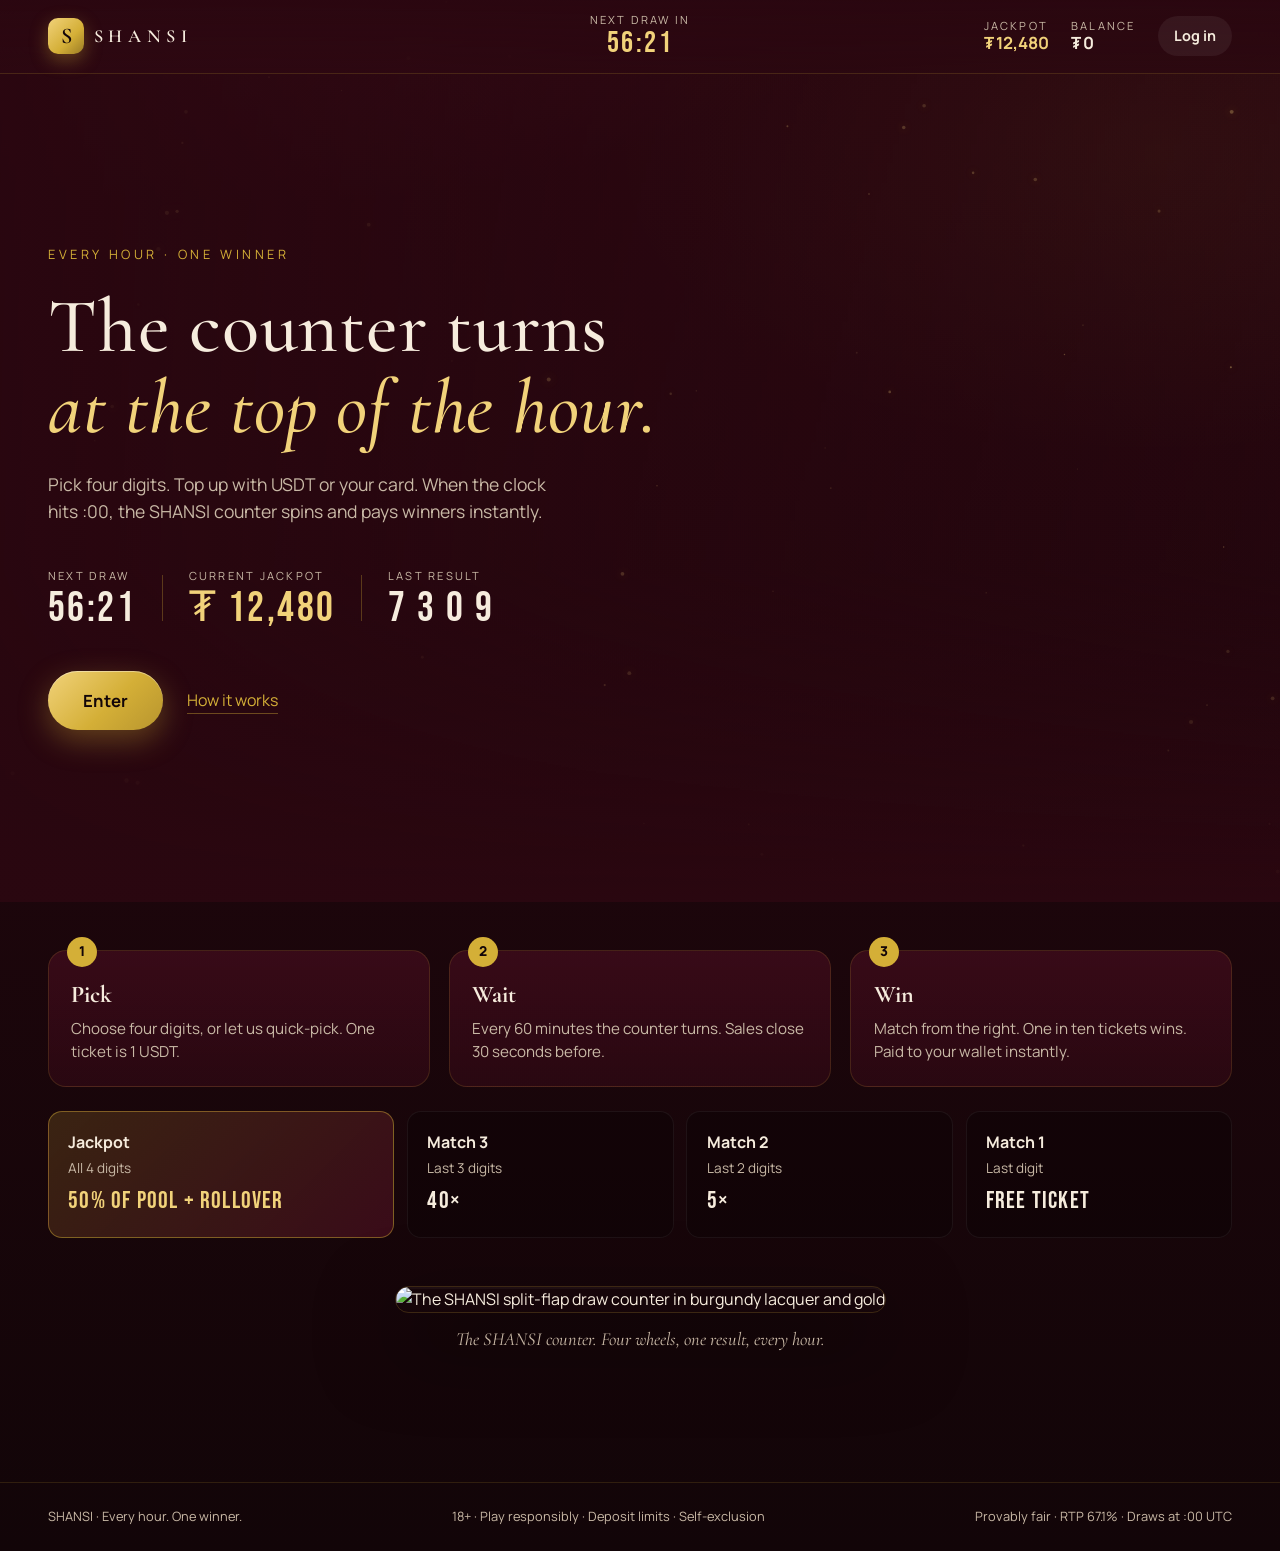
==== shansi/site/index.html @ 13740185 "feat(shansi): business plan, burgundy site design, and Caffeine build spec - BUSINESS_PLAN.md: hourl" ====
<!DOCTYPE html>
<html lang="en">
<head>
  <meta charset="UTF-8" />
  <meta name="viewport" content="width=device-width, initial-scale=1.0" />
  <title>SHANSI — Every hour. One winner.</title>
  <meta name="description" content="SHANSI is an hourly game of chance. Pick four digits, top up with USDT or card, and watch the counter turn at the top of every hour." />
  <link rel="preconnect" href="https://fonts.googleapis.com" />
  <link rel="preconnect" href="https://fonts.gstatic.com" crossorigin />
  <link href="https://fonts.googleapis.com/css2?family=Bebas+Neue&family=Cormorant+Garamond:ital,wght@0,400;0,500;0,600;1,400&family=Manrope:wght@400;500;600;700&display=swap" rel="stylesheet" />
  <link rel="stylesheet" href="styles.css" />
</head>
<body data-view="landing">

<!-- ambient gold particles -->
<canvas id="particles" aria-hidden="true"></canvas>

<!-- ─── Top bar (persistent) ─────────────────────────────────────────────── -->
<header class="topbar">
  <a href="#" class="brand" data-go="landing" aria-label="SHANSI home">
    <span class="brand-mark">S</span>
    <span class="brand-word">SHANSI</span>
  </a>

  <div class="topbar-center">
    <span class="label">Next draw in</span>
    <span class="countdown" id="countdown">59:59</span>
  </div>

  <div class="topbar-right">
    <div class="stat">
      <span class="label">Jackpot</span>
      <span class="value gold" id="jackpot-top">₮ 12,480</span>
    </div>
    <div class="stat" id="balance-stat" hidden>
      <span class="label">Balance</span>
      <span class="value" id="balance-top">₮ 0.00</span>
    </div>
    <button class="btn btn-ghost btn-sm" id="auth-btn" data-go="login">Log in</button>
  </div>
</header>

<!-- ─── VIEW · Landing ───────────────────────────────────────────────────── -->
<main>
<section class="view view-landing" data-view="landing">
  <div class="hero">
    <div class="hero-media" aria-hidden="true">
      <video id="hero-video" class="hero-video" autoplay muted loop playsinline poster="https://d8j0ntlcm91z4.cloudfront.net/user_3F1VtchxdxeZzONSsRIyI88MO2d/hf_20260922_105831_9765a37d-e810-448b-9812-d6709835af68.png">
        <source src="" type="video/mp4" />
      </video>
      <div class="hero-vignette"></div>
    </div>

    <div class="hero-content">
      <p class="eyebrow">Every hour · One winner</p>
      <h1 class="display">The counter turns<br><em>at the top of the hour.</em></h1>
      <p class="lede">Pick four digits. Top up with USDT or your card. When the clock hits :00, the SHANSI counter spins and pays winners instantly.</p>

      <div class="hero-stats">
        <div class="hero-stat">
          <span class="label">Next draw</span>
          <span class="big" id="countdown-hero">59:59</span>
        </div>
        <div class="hero-stat divider"></div>
        <div class="hero-stat">
          <span class="label">Current jackpot</span>
          <span class="big gold" id="jackpot-hero">₮ 12,480</span>
        </div>
        <div class="hero-stat divider"></div>
        <div class="hero-stat">
          <span class="label">Last result</span>
          <span class="big mono" id="last-result">7 3 0 9</span>
        </div>
      </div>

      <div class="hero-actions">
        <button class="btn btn-gold btn-lg" data-go="login">Enter</button>
        <a class="link" href="#how">How it works</a>
      </div>
    </div>
  </div>

  <div class="how" id="how">
    <div class="how-step">
      <span class="how-num">1</span>
      <h3>Pick</h3>
      <p>Choose four digits, or let us quick-pick. One ticket is 1 USDT.</p>
    </div>
    <div class="how-step">
      <span class="how-num">2</span>
      <h3>Wait</h3>
      <p>Every 60 minutes the counter turns. Sales close 30 seconds before.</p>
    </div>
    <div class="how-step">
      <span class="how-num">3</span>
      <h3>Win</h3>
      <p>Match from the right. One in ten tickets wins. Paid to your wallet instantly.</p>
    </div>
  </div>

  <div class="tiers">
    <div class="tier tier-jackpot">
      <span class="tier-name">Jackpot</span>
      <span class="tier-cond">All 4 digits</span>
      <span class="tier-prize gold">50% of pool + rollover</span>
    </div>
    <div class="tier"><span class="tier-name">Match 3</span><span class="tier-cond">Last 3 digits</span><span class="tier-prize">40×</span></div>
    <div class="tier"><span class="tier-name">Match 2</span><span class="tier-cond">Last 2 digits</span><span class="tier-prize">5×</span></div>
    <div class="tier"><span class="tier-name">Match 1</span><span class="tier-cond">Last digit</span><span class="tier-prize">Free ticket</span></div>
  </div>

  <figure class="showcase">
    <img src="https://d8j0ntlcm91z4.cloudfront.net/user_3F1VtchxdxeZzONSsRIyI88MO2d/hf_20260922_105829_038dcdb5-68a3-406c-a641-4b9227b9c086.png" alt="The SHANSI split-flap draw counter in burgundy lacquer and gold" loading="lazy" />
    <figcaption>The SHANSI counter. Four wheels, one result, every hour.</figcaption>
  </figure>
</section>

<!-- ─── VIEW · Login ─────────────────────────────────────────────────────── -->
<section class="view view-login" data-view="login">
  <div class="card card-narrow">
    <img class="card-art" src="https://d8j0ntlcm91z4.cloudfront.net/user_3F1VtchxdxeZzONSsRIyI88MO2d/hf_20260922_105829_cebc3355-9066-4dfe-837f-8b8eb6a1936e.png" alt="" aria-hidden="true" />
    <h2 class="display">Welcome to SHANSI</h2>
    <p class="muted">Two ways in. Nothing else to fill.</p>

    <form class="stack" id="email-form">
      <label class="field">
        <span>Email</span>
        <input type="email" id="email" placeholder="you@example.com" autocomplete="email" required />
      </label>
      <button class="btn btn-gold" type="submit">Continue with email</button>
    </form>

    <div class="or"><span>or</span></div>

    <button class="btn btn-outline" id="ii-btn">
      <span class="ii-mark">∞</span> Continue with Internet Identity
    </button>

    <p class="fine">18+ only. By continuing you accept the game rules and confirm you are in a permitted jurisdiction.</p>
  </div>
</section>

<!-- ─── VIEW · Wallet ────────────────────────────────────────────────────── -->
<section class="view view-wallet" data-view="wallet">
  <div class="two-col">
    <div class="card wallet-card">
      <img class="wallet-art" src="https://d8j0ntlcm91z4.cloudfront.net/user_3F1VtchxdxeZzONSsRIyI88MO2d/hf_20260922_105829_e3965a3c-b588-48f6-85b4-87683cf26849.png" alt="" aria-hidden="true" />
      <span class="label">Your balance</span>
      <span class="balance" id="balance-wallet">₮ 0.00</span>
      <span class="muted small" id="wallet-user">Signed in</span>
      <div class="row gap">
        <button class="btn btn-ghost btn-sm" id="withdraw-btn">Withdraw</button>
        <button class="btn btn-gold btn-sm" data-go="pick">Play →</button>
      </div>
    </div>

    <div class="card">
      <h2 class="display">Top up</h2>
      <p class="muted">Choose a method and an amount. Funds land instantly.</p>

      <div class="methods" role="radiogroup" aria-label="Payment method">
        <button class="method is-active" data-method="USDT" role="radio" aria-checked="true">
          <span class="method-icon">₮</span><span>USDT</span><small>TRC-20 · ERC-20 · ICP</small>
        </button>
        <button class="method" data-method="Visa" role="radio" aria-checked="false">
          <span class="method-icon">VISA</span><span>Visa</span><small>via secure on-ramp</small>
        </button>
        <button class="method" data-method="Mastercard" role="radio" aria-checked="false">
          <span class="method-icon mc"><i></i><i></i></span><span>Mastercard</span><small>via secure on-ramp</small>
        </button>
      </div>

      <div class="amounts" role="radiogroup" aria-label="Amount">
        <button class="chip" data-amt="10">10</button>
        <button class="chip is-active" data-amt="25">25</button>
        <button class="chip" data-amt="50">50</button>
        <button class="chip" data-amt="100">100</button>
      </div>

      <button class="btn btn-gold btn-lg" id="topup-btn">Top up ₮ 25 with USDT</button>
      <p class="fine">Default daily deposit limit 100 USDT. Adjust in settings with a 24-hour cool-down.</p>
    </div>
  </div>
</section>

<!-- ─── VIEW · Pick ──────────────────────────────────────────────────────── -->
<section class="view view-pick" data-view="pick">
  <div class="two-col">
    <div class="card">
      <h2 class="display">Pick your four digits</h2>
      <p class="muted">Scroll each wheel, or tap Quick pick.</p>

      <div class="dials" id="dials">
        <div class="dial" data-i="0"><button class="dial-btn up" aria-label="up">▲</button><div class="dial-win"><div class="dial-strip"></div></div><button class="dial-btn down" aria-label="down">▼</button></div>
        <div class="dial" data-i="1"><button class="dial-btn up" aria-label="up">▲</button><div class="dial-win"><div class="dial-strip"></div></div><button class="dial-btn down" aria-label="down">▼</button></div>
        <div class="dial" data-i="2"><button class="dial-btn up" aria-label="up">▲</button><div class="dial-win"><div class="dial-strip"></div></div><button class="dial-btn down" aria-label="down">▼</button></div>
        <div class="dial" data-i="3"><button class="dial-btn up" aria-label="up">▲</button><div class="dial-win"><div class="dial-strip"></div></div><button class="dial-btn down" aria-label="down">▼</button></div>
      </div>

      <div class="row gap wrap">
        <button class="btn btn-outline" id="quick-btn">✦ Quick pick</button>
        <div class="stepper" aria-label="Number of tickets">
          <button id="qty-minus" aria-label="fewer">−</button>
          <span id="qty">1</span>
          <button id="qty-plus" aria-label="more">+</button>
        </div>
        <span class="muted">tickets · <strong id="cost">₮ 1</strong></span>
      </div>

      <button class="btn btn-gold btn-lg" id="place-btn">Place ticket</button>
      <p class="fine" id="pick-msg">Sales close 30 seconds before the draw.</p>
    </div>

    <div class="card">
      <h3 class="display">Your tickets for this draw</h3>
      <ul class="tickets" id="tickets"><li class="muted">No tickets yet.</li></ul>
      <div class="pool">
        <div><span class="label">Tickets in pool</span><span class="value" id="pool-tickets">2,418</span></div>
        <div><span class="label">Jackpot</span><span class="value gold" id="jackpot-pick">₮ 12,480</span></div>
      </div>
      <button class="btn btn-outline" data-go="draw">Go to the counter →</button>
    </div>
  </div>
</section>

<!-- ─── VIEW · Draw ──────────────────────────────────────────────────────── -->
<section class="view view-draw" data-view="draw">
  <div class="draw-stage">
    <p class="eyebrow" id="draw-status">The counter turns in <span id="countdown-draw">59:59</span></p>

    <div class="counter" id="counter" aria-live="polite" aria-label="Draw counter">
      <div class="wheel" data-i="0"><div class="reel"></div><div class="wheel-gloss"></div></div>
      <div class="wheel" data-i="1"><div class="reel"></div><div class="wheel-gloss"></div></div>
      <div class="wheel" data-i="2"><div class="reel"></div><div class="wheel-gloss"></div></div>
      <div class="wheel" data-i="3"><div class="reel"></div><div class="wheel-gloss"></div></div>
    </div>

    <div class="draw-meta">
      <div><span class="label">Jackpot</span><span class="value gold" id="jackpot-draw">₮ 12,480</span></div>
      <div><span class="label">Your tickets</span><span class="value" id="my-count">0</span></div>
      <div><span class="label">Provably fair</span><span class="value mono small" id="commit">sha256 · a91f…c3e</span></div>
    </div>

    <div class="row gap center">
      <button class="btn btn-gold btn-lg" id="spin-btn">▶ Demo: turn the counter now</button>
      <button class="btn btn-ghost" data-go="pick">← Change numbers</button>
    </div>
  </div>


  <ul class="winners" id="winners" aria-label="Recent winners">
    <li><span class="mono">0-3-0-9</span> · Match 3 · <span class="gold">₮ 40</span></li>
    <li><span class="mono">7-3-0-9</span> · Jackpot · <span class="gold">₮ 9,120</span></li>
    <li><span class="mono">4-4-0-9</span> · Match 2 · <span class="gold">₮ 5</span></li>
  </ul>
</section>
</main>

  <div class="result" id="result" hidden>
    <canvas id="confetti"></canvas>
    <div class="result-card">
      <p class="eyebrow" id="result-eyebrow">Result</p>
      <h2 class="display" id="result-title">7 3 0 9</h2>
      <p class="lede" id="result-text"></p>
      <button class="btn btn-gold" id="result-btn">Play the next draw</button>
    </div>
  </div>

<!-- ─── Footer ───────────────────────────────────────────────────────────── -->
<footer class="foot">
  <span>SHANSI · Every hour. One winner.</span>
  <span>18+ · Play responsibly · Deposit limits · Self-exclusion</span>
  <span>Provably fair · RTP 67.1% · Draws at :00 UTC</span>
</footer>

<div class="toast" id="toast" role="status"></div>

<script src="app.js"></script>
</body>
</html>
---- shansi/site/styles.css ----
/* ─── SHANSI · Design system ───────────────────────────────────────────────
   Palette: burgundy family + gold + cream. One flow, one decision per screen.
   ------------------------------------------------------------------------ */
*, *::before, *::after { box-sizing: border-box; margin: 0; padding: 0; }

:root {
  --bg-900: #2A0710;
  --bg-800: #3A0A18;
  --bg-700: #4A0E1E;
  --bg-500: #6E1530;
  --wine-400: #8C2A45;
  --rose-300: #C9506F;
  --gold: #D4AF37;
  --gold-light: #F1D27A;
  --gold-dim: #9A7B25;
  --cream: #F6ECDD;
  --cream-dim: #C9B9A6;
  --ink: #120508;
  --font-display: 'Cormorant Garamond', 'Georgia', serif;
  --font-ui: 'Manrope', 'Helvetica Neue', Arial, sans-serif;
  --font-digits: 'Bebas Neue', 'Oswald', Impact, sans-serif;
  --ease-out: cubic-bezier(0.16, 1, 0.3, 1);
  --ease-snap: cubic-bezier(0.2, 0.9, 0.25, 1.15);
  --radius: 18px;
  --shadow: 0 30px 80px rgba(0,0,0,.55), 0 2px 0 rgba(255,255,255,.04) inset;
  --gutter: clamp(16px, 4vw, 48px);
}

html { background: var(--bg-900); }
body {
  min-height: 100vh;
  background:
    radial-gradient(1200px 600px at 20% -10%, rgba(140,42,69,.35), transparent 60%),
    radial-gradient(900px 500px at 90% 10%, rgba(212,175,55,.08), transparent 60%),
    linear-gradient(180deg, var(--bg-900) 0%, var(--ink) 100%);
  color: var(--cream);
  font-family: var(--font-ui);
  font-size: 16px;
  line-height: 1.55;
  overflow-x: hidden;
  -webkit-font-smoothing: antialiased;
}

#particles { position: fixed; inset: 0; z-index: 0; pointer-events: none; opacity: .8; }
main { position: relative; z-index: 1; padding: 0 var(--gutter) 6rem; }

/* ─── Typography ─────────────────────────────────────────────────────────── */
.display { font-family: var(--font-display); font-weight: 500; letter-spacing: .01em; line-height: 1.05; }
h1.display { font-size: clamp(2.6rem, 6vw, 5.2rem); }
h2.display { font-size: clamp(1.8rem, 3.5vw, 2.6rem); margin-bottom: .35rem; }
h3.display { font-size: 1.5rem; margin-bottom: .5rem; }
.display em { font-style: italic; color: var(--gold-light); }
.eyebrow { font-size: .8rem; letter-spacing: .28em; text-transform: uppercase; color: var(--gold); }
.lede { font-size: 1.1rem; color: var(--cream-dim); max-width: 46ch; }
.label { font-size: .7rem; letter-spacing: .2em; text-transform: uppercase; color: var(--cream-dim); }
.value { font-weight: 700; font-size: 1.05rem; }
.gold { color: var(--gold-light); }
.muted { color: var(--cream-dim); }
.small { font-size: .85rem; }
.mono { font-family: var(--font-digits); letter-spacing: .12em; font-size: 1.3em; }
.fine { font-size: .78rem; color: var(--cream-dim); opacity: .8; margin-top: .75rem; }
.link { color: var(--gold); text-decoration: none; border-bottom: 1px solid rgba(212,175,55,.4); }
.link:hover { border-color: var(--gold-light); }

/* ─── Top bar ────────────────────────────────────────────────────────────── */
.topbar {
  position: sticky; top: 0; z-index: 20;
  display: grid; grid-template-columns: 1fr auto 1fr; align-items: center; gap: 1rem;
  padding: .9rem var(--gutter);
  background: linear-gradient(180deg, rgba(42,7,16,.95), rgba(42,7,16,.75));
  backdrop-filter: blur(14px);
  border-bottom: 1px solid rgba(212,175,55,.18);
}
.brand { display: inline-flex; align-items: center; gap: .6rem; text-decoration: none; color: var(--cream); }
.brand-mark {
  display: grid; place-items: center; width: 36px; height: 36px; border-radius: 10px;
  font-family: var(--font-display); font-weight: 600; font-size: 1.4rem; color: var(--ink);
  background: linear-gradient(135deg, var(--gold-light), var(--gold) 60%, var(--gold-dim));
  box-shadow: 0 6px 18px rgba(212,175,55,.35);
}
.brand-word { font-family: var(--font-display); font-weight: 600; letter-spacing: .32em; font-size: 1.15rem; }
.topbar-center { display: flex; flex-direction: column; align-items: center; line-height: 1; }
.countdown { font-family: var(--font-digits); font-size: 1.9rem; letter-spacing: .08em; color: var(--gold-light); margin-top: .15rem; }
.topbar-right { display: flex; justify-content: flex-end; align-items: center; gap: 1.4rem; }
.stat { display: flex; flex-direction: column; line-height: 1.15; }

/* ─── Buttons ────────────────────────────────────────────────────────────── */
.btn {
  appearance: none; border: 0; cursor: pointer; font: inherit; font-weight: 700;
  padding: .85rem 1.5rem; border-radius: 999px; color: var(--cream);
  background: var(--bg-500); transition: transform .25s var(--ease-out), box-shadow .25s, background .25s, filter .25s;
  display: inline-flex; align-items: center; justify-content: center; gap: .5rem; white-space: nowrap;
}
.btn:hover { transform: translateY(-2px); }
.btn:active { transform: translateY(0) scale(.98); }
.btn-lg { padding: 1.05rem 2.2rem; font-size: 1.05rem; }
.btn-sm { padding: .55rem 1rem; font-size: .9rem; }
.btn-gold {
  color: var(--ink);
  background: linear-gradient(135deg, var(--gold-light) 0%, var(--gold) 55%, #B8952E 100%);
  box-shadow: 0 10px 30px rgba(212,175,55,.35), 0 1px 0 rgba(255,255,255,.4) inset;
}
.btn-gold:hover { box-shadow: 0 16px 40px rgba(212,175,55,.5); filter: brightness(1.05); }
.btn-outline { background: transparent; border: 1px solid rgba(212,175,55,.55); color: var(--gold-light); }
.btn-outline:hover { background: rgba(212,175,55,.08); }
.btn-ghost { background: rgba(255,255,255,.06); }
.btn-ghost:hover { background: rgba(255,255,255,.12); }
.btn[disabled] { opacity: .5; cursor: not-allowed; transform: none; }

/* ─── Views / transitions ────────────────────────────────────────────────── */
.view { display: none; animation: rise .6s var(--ease-out) both; }
body[data-view="landing"] .view-landing,
body[data-view="login"]   .view-login,
body[data-view="wallet"]  .view-wallet,
body[data-view="pick"]    .view-pick,
body[data-view="draw"]    .view-draw { display: block; }
@keyframes rise { from { opacity: 0; transform: translateY(18px); } to { opacity: 1; transform: none; } }

/* ─── Hero ───────────────────────────────────────────────────────────────── */
.hero {
  position: relative; min-height: calc(100vh - 72px); display: grid; align-items: center;
  margin: 0 calc(-1 * var(--gutter)); padding: 4rem var(--gutter);
  overflow: hidden;
}
.hero-media { position: absolute; inset: 0; z-index: 0; }
.hero-video { width: 100%; height: 100%; object-fit: cover; opacity: .55; transform: scale(1.04); animation: drift 24s ease-in-out infinite alternate; }
@keyframes drift { from { transform: scale(1.04) translate(0,0); } to { transform: scale(1.1) translate(-1.5%, 1%); } }
.hero-vignette { position: absolute; inset: 0; background:
  linear-gradient(90deg, rgba(42,7,16,.92) 0%, rgba(42,7,16,.55) 45%, rgba(42,7,16,.2) 100%),
  linear-gradient(180deg, rgba(42,7,16,.2) 0%, rgba(42,7,16,.1) 60%, var(--bg-900) 100%); }
.hero-content { position: relative; z-index: 1; max-width: 760px; display: grid; gap: 1.4rem; }
.hero-stats { display: flex; align-items: center; gap: 1.6rem; padding: 1.2rem 0; }
.hero-stat { display: flex; flex-direction: column; gap: .2rem; }
.hero-stat .big { font-family: var(--font-digits); font-size: 2.6rem; letter-spacing: .06em; line-height: 1; }
.hero-stat.divider { width: 1px; height: 46px; background: rgba(212,175,55,.3); }
.hero-actions { display: flex; align-items: center; gap: 1.5rem; }

.how { display: grid; grid-template-columns: repeat(3, 1fr); gap: 1.2rem; margin: 3rem 0 1.5rem; }
.how-step { position: relative; padding: 1.6rem 1.4rem 1.4rem; border-radius: var(--radius);
  background: linear-gradient(180deg, rgba(110,21,48,.35), rgba(58,10,24,.5)); border: 1px solid rgba(212,175,55,.16); }
.how-num { position: absolute; top: -14px; left: 18px; width: 30px; height: 30px; border-radius: 50%; display: grid; place-items: center;
  background: var(--gold); color: var(--ink); font-weight: 800; font-size: .85rem; }
.how-step h3 { font-family: var(--font-display); font-size: 1.5rem; margin-bottom: .2rem; }
.how-step p { color: var(--cream-dim); font-size: .95rem; }

.tiers { display: grid; grid-template-columns: 1.3fr 1fr 1fr 1fr; gap: .8rem; margin-bottom: 3rem; }
.tier { display: grid; gap: .2rem; padding: 1.1rem 1.2rem; border-radius: 14px; background: rgba(0,0,0,.25); border: 1px solid rgba(255,255,255,.06); }
.tier-jackpot { background: linear-gradient(135deg, rgba(212,175,55,.18), rgba(110,21,48,.4)); border-color: rgba(212,175,55,.45); }
.tier-name { font-weight: 700; }
.tier-cond { font-size: .85rem; color: var(--cream-dim); }
.tier-prize { font-family: var(--font-digits); font-size: 1.5rem; letter-spacing: .05em; }

.showcase { margin: 0 auto 2rem; max-width: 1100px; text-align: center; }
.showcase img { width: 100%; border-radius: var(--radius); box-shadow: var(--shadow); border: 1px solid rgba(212,175,55,.2); }
.showcase figcaption { margin-top: .8rem; color: var(--cream-dim); font-family: var(--font-display); font-size: 1.15rem; font-style: italic; }

/* ─── Cards / forms ──────────────────────────────────────────────────────── */
.card {
  position: relative; padding: 2rem; border-radius: var(--radius);
  background: linear-gradient(180deg, rgba(74,14,30,.7), rgba(42,7,16,.85));
  border: 1px solid rgba(212,175,55,.2); box-shadow: var(--shadow); display: grid; gap: 1rem; align-content: start;
}
.card-narrow { max-width: 480px; margin: 5rem auto; text-align: center; }
.card-art { width: 120px; height: 120px; object-fit: cover; border-radius: 50%; margin: 0 auto; border: 2px solid rgba(212,175,55,.5); box-shadow: 0 0 40px rgba(212,175,55,.25); }
.two-col { display: grid; grid-template-columns: 1fr 1.2fr; gap: 1.5rem; margin: 3rem auto; max-width: 1100px; }
.stack { display: grid; gap: .8rem; }
.field { display: grid; gap: .35rem; text-align: left; }
.field span { font-size: .8rem; letter-spacing: .1em; text-transform: uppercase; color: var(--cream-dim); }
.field input { font: inherit; padding: .9rem 1rem; border-radius: 12px; border: 1px solid rgba(212,175,55,.3); background: rgba(0,0,0,.3); color: var(--cream); }
.field input:focus { outline: none; border-color: var(--gold); box-shadow: 0 0 0 3px rgba(212,175,55,.2); }
.or { display: flex; align-items: center; gap: 1rem; color: var(--cream-dim); font-size: .85rem; }
.or::before, .or::after { content: ""; flex: 1; height: 1px; background: rgba(212,175,55,.25); }
.ii-mark { font-size: 1.4rem; line-height: 1; }
.row { display: flex; align-items: center; }
.row.gap { gap: 1rem; }
.row.wrap { flex-wrap: wrap; }
.row.center { justify-content: center; flex-wrap: wrap; }

.wallet-card { overflow: hidden; background: linear-gradient(160deg, #5A1128 0%, #2A0710 70%); }
.wallet-art { position: absolute; right: -20px; top: -20px; width: 180px; opacity: .6; border-radius: 50%; mask-image: radial-gradient(circle, #000 40%, transparent 70%); }
.balance { font-family: var(--font-digits); font-size: 3.4rem; letter-spacing: .05em; line-height: 1; color: var(--gold-light); }

.methods { display: grid; grid-template-columns: repeat(3, 1fr); gap: .7rem; }
.method { display: grid; gap: .2rem; justify-items: center; padding: 1rem .6rem; border-radius: 14px; cursor: pointer; font: inherit; color: var(--cream);
  background: rgba(0,0,0,.25); border: 1px solid rgba(255,255,255,.08); transition: border-color .2s, background .2s, transform .2s; }
.method:hover { transform: translateY(-2px); }
.method.is-active { border-color: var(--gold); background: rgba(212,175,55,.1); }
.method small { color: var(--cream-dim); font-size: .7rem; }
.method-icon { font-family: var(--font-digits); font-size: 1.5rem; letter-spacing: .05em; color: var(--gold-light); height: 30px; display: flex; align-items: center; }
.method-icon.mc { gap: 0; }
.method-icon.mc i { width: 20px; height: 20px; border-radius: 50%; background: #EB001B; display: inline-block; }
.method-icon.mc i + i { background: #F79E1B; margin-left: -8px; mix-blend-mode: screen; }
.amounts { display: flex; gap: .6rem; }
.chip { flex: 1; padding: .75rem; border-radius: 999px; font: inherit; font-weight: 700; cursor: pointer; color: var(--cream);
  background: rgba(0,0,0,.25); border: 1px solid rgba(255,255,255,.08); }
.chip.is-active { border-color: var(--gold); color: var(--gold-light); background: rgba(212,175,55,.1); }

/* ─── Dials (number picker) ──────────────────────────────────────────────── */
.dials { display: flex; gap: .9rem; justify-content: center; margin: .5rem 0 1rem; }
.dial { display: grid; justify-items: center; gap: .3rem; }
.dial-btn { width: 44px; height: 30px; border: 0; border-radius: 8px; background: rgba(255,255,255,.06); color: var(--gold); cursor: pointer; font-size: .7rem; }
.dial-btn:hover { background: rgba(212,175,55,.2); }
.dial-win { width: 74px; height: 96px; overflow: hidden; border-radius: 14px; position: relative;
  background: linear-gradient(180deg, #1a0409, #3A0A18 50%, #1a0409); border: 1px solid rgba(212,175,55,.45);
  box-shadow: 0 10px 30px rgba(0,0,0,.5), 0 0 0 1px rgba(0,0,0,.6) inset; touch-action: none; }
.dial-win::after { content: ""; position: absolute; inset: 0; background: linear-gradient(180deg, rgba(0,0,0,.55), transparent 35%, transparent 65%, rgba(0,0,0,.55)); pointer-events: none; }
.dial-strip { display: grid; transition: transform .35s var(--ease-snap); }
.dial-strip span { height: 96px; display: grid; place-items: center; font-family: var(--font-digits); font-size: 4rem; color: var(--gold-light); text-shadow: 0 0 18px rgba(241,210,122,.45); }
.stepper { display: inline-flex; align-items: center; border: 1px solid rgba(212,175,55,.35); border-radius: 999px; overflow: hidden; }
.stepper button { width: 40px; height: 40px; border: 0; background: transparent; color: var(--gold); font-size: 1.2rem; cursor: pointer; }
.stepper span { min-width: 34px; text-align: center; font-weight: 700; }
.tickets { list-style: none; display: grid; gap: .5rem; }
.tickets li { display: flex; justify-content: space-between; padding: .7rem 1rem; border-radius: 10px; background: rgba(0,0,0,.25); border: 1px solid rgba(255,255,255,.06); }
.tickets .mono { font-size: 1.4rem; }
.pool { display: flex; gap: 2rem; padding: 1rem 0; border-top: 1px solid rgba(212,175,55,.2); }
.pool > div { display: grid; }

/* ─── The counter (hero of the draw) ─────────────────────────────────────── */
.draw-stage { display: grid; justify-items: center; gap: 1.6rem; padding: 3rem 0 2rem; text-align: center; }
.counter {
  display: flex; gap: clamp(.5rem, 2vw, 1.2rem); padding: clamp(1rem, 3vw, 2rem);
  border-radius: 28px;
  background: linear-gradient(180deg, #5A1128, #2A0710 60%, #1A0409);
  border: 1px solid rgba(212,175,55,.5);
  box-shadow: 0 40px 100px rgba(0,0,0,.6), 0 0 0 6px #1A0409, 0 0 0 7px rgba(212,175,55,.35), 0 0 80px rgba(212,175,55,.12);
  position: relative;
}
.counter::before { content: ""; position: absolute; inset: 6px; border-radius: 22px; border: 1px solid rgba(212,175,55,.18); pointer-events: none; }
.wheel {
  position: relative; width: clamp(64px, 14vw, 150px); height: clamp(96px, 20vw, 210px); overflow: hidden; border-radius: 16px;
  background: linear-gradient(180deg, #0f0306, #24060e 50%, #0f0306);
  box-shadow: 0 0 0 1px rgba(212,175,55,.35), 0 12px 30px rgba(0,0,0,.6) inset;
}
.wheel .reel { display: grid; will-change: transform; }
.wheel .reel span { height: clamp(96px, 20vw, 210px); display: grid; place-items: center; font-family: var(--font-digits);
  font-size: clamp(5rem, 15vw, 11.5rem); line-height: 1; color: #FFD983; text-shadow: 0 0 30px rgba(241,210,122,.55), 0 0 4px rgba(255,255,255,.4); }
.wheel-gloss { position: absolute; inset: 0; pointer-events: none;
  background: linear-gradient(180deg, rgba(0,0,0,.7) 0%, transparent 28%, transparent 72%, rgba(0,0,0,.7) 100%),
              linear-gradient(90deg, rgba(255,255,255,.06), transparent 30%, transparent 70%, rgba(0,0,0,.25)); }
.wheel-gloss::after { content: ""; position: absolute; left: 0; right: 0; top: 50%; height: 1px; background: rgba(0,0,0,.6); box-shadow: 0 1px 0 rgba(255,255,255,.05); }
.wheel.spinning .reel { animation: spin .32s linear infinite; }
.wheel:nth-child(2).spinning .reel { animation-delay: -.09s; animation-duration: .29s; }
.wheel:nth-child(3).spinning .reel { animation-delay: -.17s; animation-duration: .35s; }
.wheel:nth-child(4).spinning .reel { animation-delay: -.24s; animation-duration: .27s; }
@keyframes spin { from { transform: translateY(0); } to { transform: translateY(calc(-10 * clamp(96px, 20vw, 210px))); } }
.wheel.locked { animation: lock .5s var(--ease-snap); }
.wheel.locked .reel span { color: var(--gold-light); }
@keyframes lock { 0% { transform: scale(1); } 40% { transform: scale(1.04) translateY(2px); box-shadow: 0 0 0 2px var(--gold), 0 0 50px rgba(212,175,55,.5); } 100% { transform: none; } }
.counter.glow { animation: glow 2.4s ease-in-out infinite; }
@keyframes glow { 0%,100% { box-shadow: 0 40px 100px rgba(0,0,0,.6), 0 0 0 6px #1A0409, 0 0 0 7px rgba(212,175,55,.35), 0 0 80px rgba(212,175,55,.12); } 50% { box-shadow: 0 40px 100px rgba(0,0,0,.6), 0 0 0 6px #1A0409, 0 0 0 7px rgba(241,210,122,.7), 0 0 120px rgba(212,175,55,.3); } }
.draw-meta { display: flex; gap: 2.5rem; }
.draw-meta > div { display: grid; text-align: center; }
.draw-meta .mono { font-size: 1rem; letter-spacing: .08em; }

.result { position: fixed; inset: 0; z-index: 30; display: grid; place-items: center; background: rgba(18,5,8,.82); backdrop-filter: blur(6px); animation: fade .4s ease both; }
.result[hidden] { display: none; }
@keyframes fade { from { opacity: 0; } to { opacity: 1; } }
#confetti { position: absolute; inset: 0; width: 100%; height: 100%; pointer-events: none; }
.result-card { position: relative; text-align: center; display: grid; gap: 1rem; justify-items: center; padding: 3rem; max-width: 560px;
  border-radius: 28px; background: linear-gradient(180deg, rgba(90,17,40,.95), rgba(42,7,16,.98)); border: 1px solid rgba(212,175,55,.5); box-shadow: var(--shadow); animation: pop .6s var(--ease-snap) both; }
@keyframes pop { from { transform: scale(.85); opacity: 0; } to { transform: none; opacity: 1; } }
.result-card h2 { font-family: var(--font-digits); font-size: clamp(3.5rem, 10vw, 6rem); letter-spacing: .12em; color: var(--gold-light); }
.winners { list-style: none; display: flex; gap: 1.2rem; justify-content: center; flex-wrap: wrap; margin-top: 1.5rem; color: var(--cream-dim); font-size: .9rem; }
.winners li { padding: .5rem 1rem; border-radius: 999px; background: rgba(0,0,0,.25); border: 1px solid rgba(255,255,255,.06); }
.winners .mono { font-size: 1.1rem; color: var(--cream); }

/* ─── Footer / toast ─────────────────────────────────────────────────────── */
.foot { position: relative; z-index: 1; display: flex; justify-content: space-between; gap: 1rem; flex-wrap: wrap; padding: 1.5rem var(--gutter); border-top: 1px solid rgba(212,175,55,.15); color: var(--cream-dim); font-size: .8rem; }
.toast { position: fixed; left: 50%; bottom: 24px; transform: translate(-50%, 20px); z-index: 40; padding: .8rem 1.3rem; border-radius: 999px; background: var(--gold); color: var(--ink); font-weight: 700; opacity: 0; pointer-events: none; transition: all .35s var(--ease-out); box-shadow: 0 10px 30px rgba(0,0,0,.4); }
.toast.show { opacity: 1; transform: translate(-50%, 0); }

/* ─── Responsive ─────────────────────────────────────────────────────────── */
@media (max-width: 900px) {
  .topbar { grid-template-columns: auto 1fr auto; }
  .topbar-right .stat { display: none; }
  .topbar-center .label { font-size: .55rem; letter-spacing: .12em; white-space: nowrap; }
  .countdown { font-size: 1.5rem; }
  .two-col, .how, .tiers, .methods { grid-template-columns: 1fr; }
  .hero-stats { flex-wrap: wrap; gap: 1rem; }
  .hero-stat.divider { display: none; }
  .hero { min-height: auto; padding: 5rem var(--gutter) 3rem; }
  .card-narrow { margin: 2rem auto; }
  .dial-win { width: 60px; height: 80px; } .dial-strip span { height: 80px; font-size: 3.2rem; }
  .draw-meta { gap: 1.2rem; flex-wrap: wrap; justify-content: center; }
}
@media (prefers-reduced-motion: reduce) {
  .hero-video, .counter.glow { animation: none; }
  .wheel.spinning .reel { animation-duration: .6s; }
}
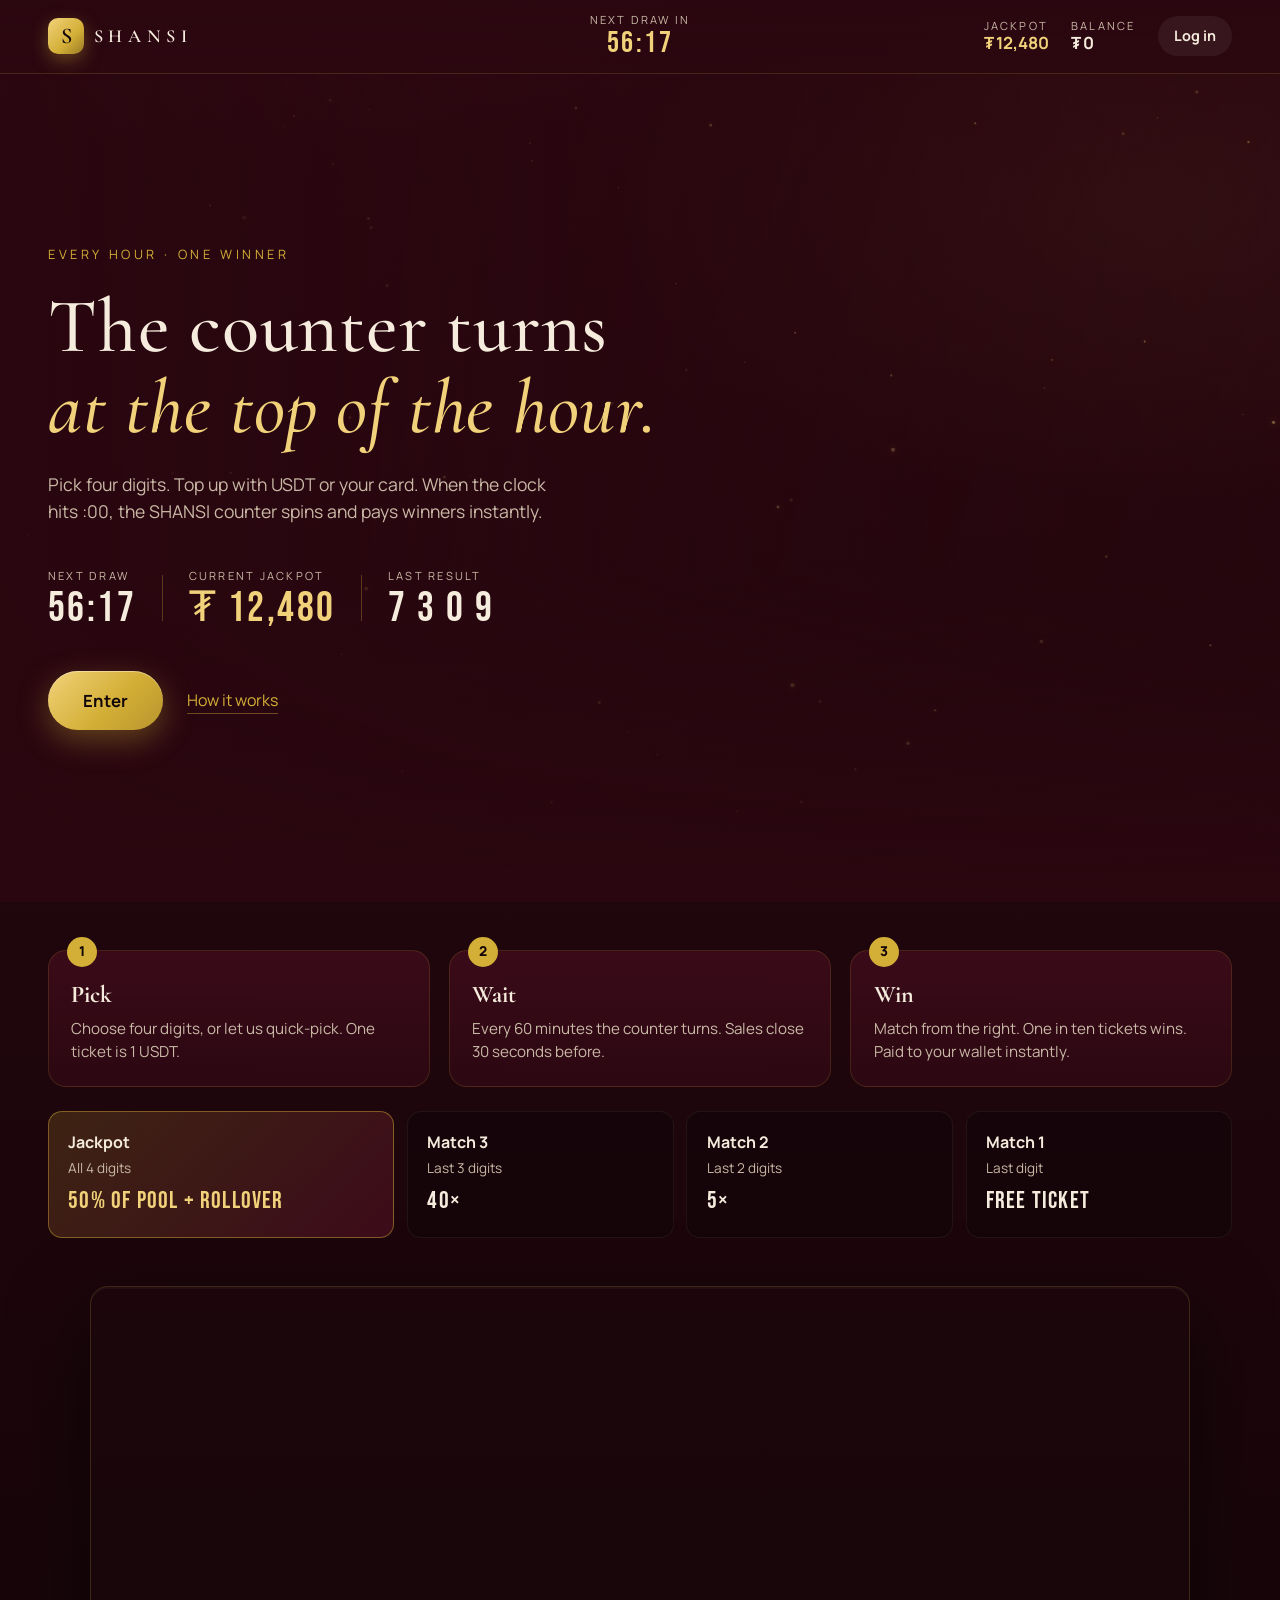
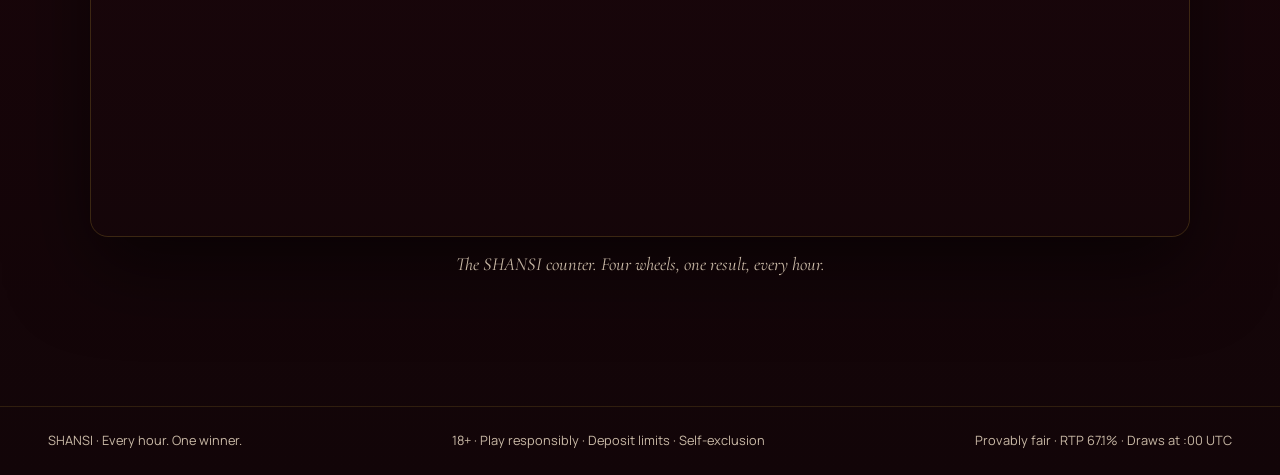
==== commit 41df4238: "feat(shansi): wire Seedance hero loop and counter clip, add asset manifest Co-Authored-By: Claude Fa" ====
--- a/shansi/site/index.html
+++ b/shansi/site/index.html
@@ -110,7 +110,9 @@
   </div>
 
   <figure class="showcase">
-    <img src="https://d8j0ntlcm91z4.cloudfront.net/user_3F1VtchxdxeZzONSsRIyI88MO2d/hf_20260922_105829_038dcdb5-68a3-406c-a641-4b9227b9c086.png" alt="The SHANSI split-flap draw counter in burgundy lacquer and gold" loading="lazy" />
+    <video class="showcase-video" autoplay muted loop playsinline poster="https://d8j0ntlcm91z4.cloudfront.net/user_3F1VtchxdxeZzONSsRIyI88MO2d/hf_20260922_105829_038dcdb5-68a3-406c-a641-4b9227b9c086.png" aria-label="The SHANSI split-flap draw counter turning">
+      <source src="https://d8j0ntlcm91z4.cloudfront.net/user_3F1VtchxdxeZzONSsRIyI88MO2d/hf_20260922_111245_b9d8e13e-0097-4a30-9c34-a3f9ac81bf5b.mp4" type="video/mp4" />
+    </video>
     <figcaption>The SHANSI counter. Four wheels, one result, every hour.</figcaption>
   </figure>
 </section>
--- a/shansi/site/styles.css
+++ b/shansi/site/styles.css
@@ -151,7 +151,7 @@
 .tier-prize { font-family: var(--font-digits); font-size: 1.5rem; letter-spacing: .05em; }
 
 .showcase { margin: 0 auto 2rem; max-width: 1100px; text-align: center; }
-.showcase img { width: 100%; border-radius: var(--radius); box-shadow: var(--shadow); border: 1px solid rgba(212,175,55,.2); }
+.showcase img, .showcase-video { width: 100%; display: block; border-radius: var(--radius); box-shadow: var(--shadow); border: 1px solid rgba(212,175,55,.2); }
 .showcase figcaption { margin-top: .8rem; color: var(--cream-dim); font-family: var(--font-display); font-size: 1.15rem; font-style: italic; }
 
 /* ─── Cards / forms ──────────────────────────────────────────────────────── */
